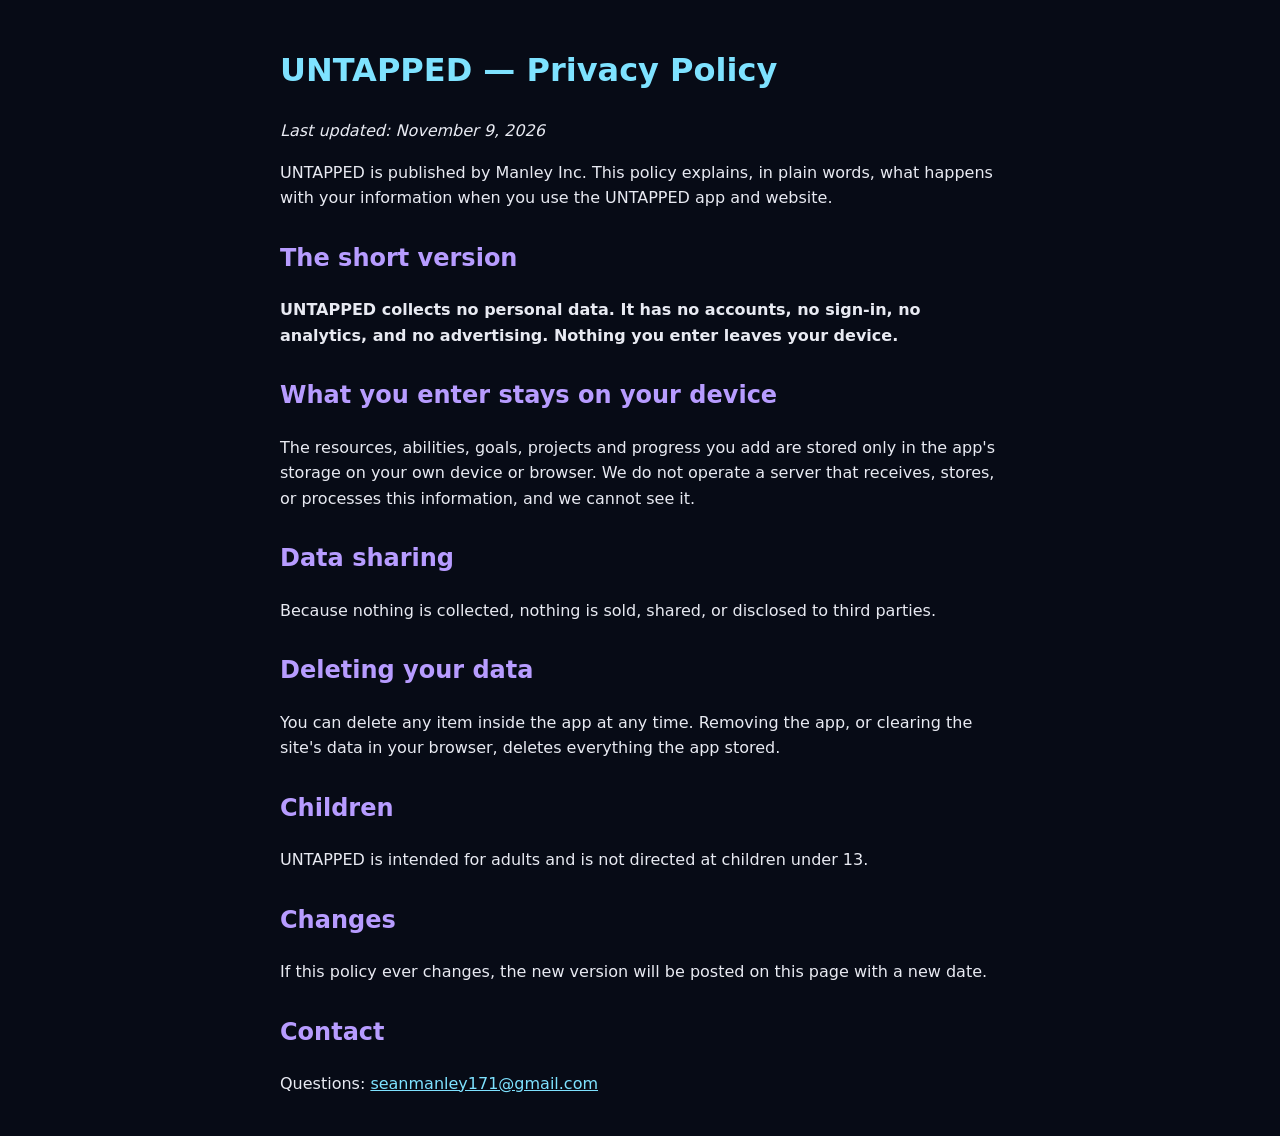
==== privacy.html @ 2c3ca9c3 "Add privacy policy page" ====
<!DOCTYPE html>
<html lang="en">
<head>
<meta charset="utf-8">
<meta name="viewport" content="width=device-width, initial-scale=1">
<title>UNTAPPED — Privacy Policy</title>
<style>
  body { background:#070b16; color:#e8eaf2; font-family: system-ui, sans-serif; margin:0; padding:24px; line-height:1.6; }
  main { max-width: 720px; margin: 0 auto; }
  h1 { color:#7ee2ff; } h2 { color:#b79cff; margin-top: 28px; }
  a { color:#7ee2ff; }
</style>
</head>
<body>
<main>
<h1>UNTAPPED — Privacy Policy</h1>
<p><em>Last updated: November 9, 2026</em></p>
<p>UNTAPPED is published by Manley Inc. This policy explains, in plain words, what happens with your information when you use the UNTAPPED app and website.</p>
<h2>The short version</h2>
<p><strong>UNTAPPED collects no personal data. It has no accounts, no sign-in, no analytics, and no advertising. Nothing you enter leaves your device.</strong></p>
<h2>What you enter stays on your device</h2>
<p>The resources, abilities, goals, projects and progress you add are stored only in the app's storage on your own device or browser. We do not operate a server that receives, stores, or processes this information, and we cannot see it.</p>
<h2>Data sharing</h2>
<p>Because nothing is collected, nothing is sold, shared, or disclosed to third parties.</p>
<h2>Deleting your data</h2>
<p>You can delete any item inside the app at any time. Removing the app, or clearing the site's data in your browser, deletes everything the app stored.</p>
<h2>Children</h2>
<p>UNTAPPED is intended for adults and is not directed at children under 13.</p>
<h2>Changes</h2>
<p>If this policy ever changes, the new version will be posted on this page with a new date.</p>
<h2>Contact</h2>
<p>Questions: <a href="mailto:seanmanley171@gmail.com">seanmanley171@gmail.com</a></p>
</main>
</body>
</html>
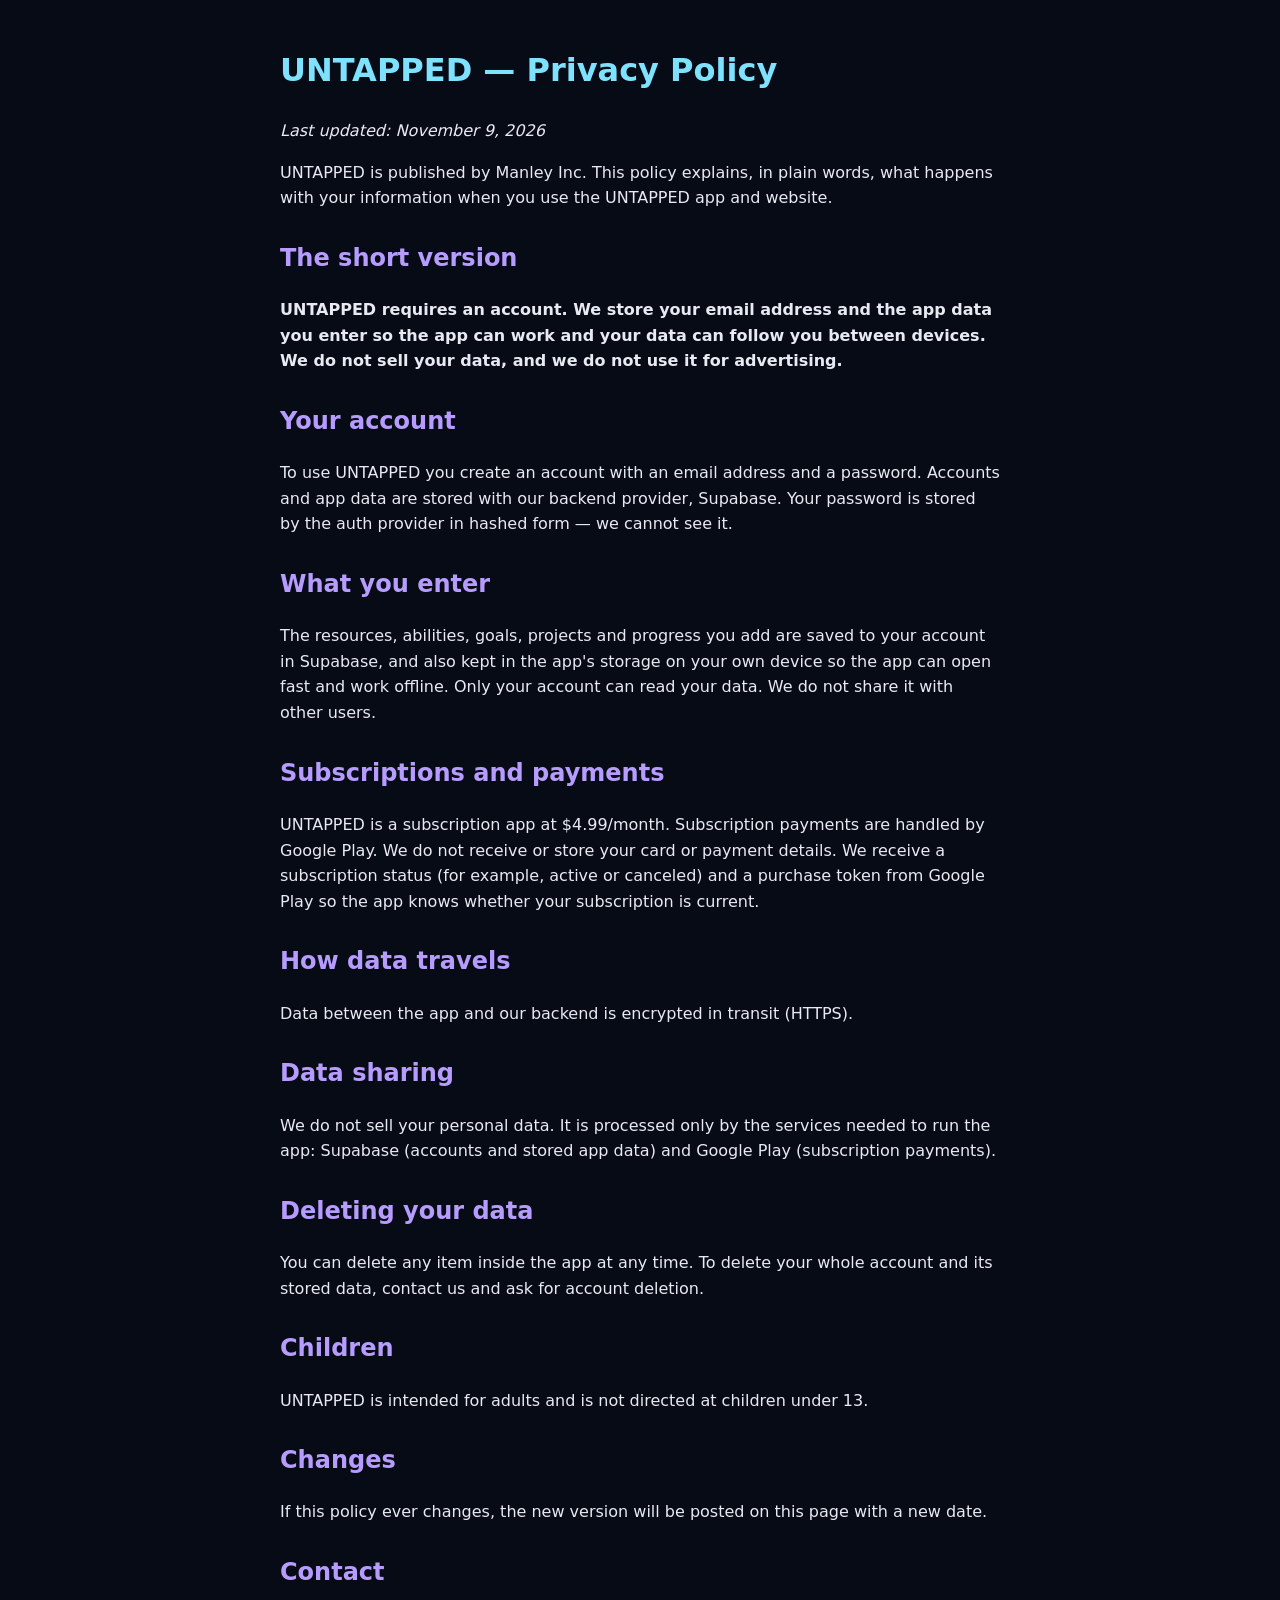
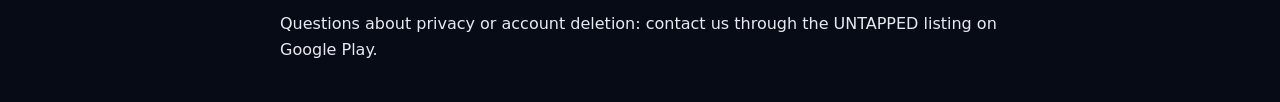
==== commit ee55a426: "UNTAPPED accounts rebuild: sign-in required, cloud save, subscription gate, new privacy page" ====
--- a/privacy.html
+++ b/privacy.html
@@ -17,19 +17,25 @@
 <p><em>Last updated: November 9, 2026</em></p>
 <p>UNTAPPED is published by Manley Inc. This policy explains, in plain words, what happens with your information when you use the UNTAPPED app and website.</p>
 <h2>The short version</h2>
-<p><strong>UNTAPPED collects no personal data. It has no accounts, no sign-in, no analytics, and no advertising. Nothing you enter leaves your device.</strong></p>
-<h2>What you enter stays on your device</h2>
-<p>The resources, abilities, goals, projects and progress you add are stored only in the app's storage on your own device or browser. We do not operate a server that receives, stores, or processes this information, and we cannot see it.</p>
+<p><strong>UNTAPPED requires an account. We store your email address and the app data you enter so the app can work and your data can follow you between devices. We do not sell your data, and we do not use it for advertising.</strong></p>
+<h2>Your account</h2>
+<p>To use UNTAPPED you create an account with an email address and a password. Accounts and app data are stored with our backend provider, Supabase. Your password is stored by the auth provider in hashed form — we cannot see it.</p>
+<h2>What you enter</h2>
+<p>The resources, abilities, goals, projects and progress you add are saved to your account in Supabase, and also kept in the app's storage on your own device so the app can open fast and work offline. Only your account can read your data. We do not share it with other users.</p>
+<h2>Subscriptions and payments</h2>
+<p>UNTAPPED is a subscription app at $4.99/month. Subscription payments are handled by Google Play. We do not receive or store your card or payment details. We receive a subscription status (for example, active or canceled) and a purchase token from Google Play so the app knows whether your subscription is current.</p>
+<h2>How data travels</h2>
+<p>Data between the app and our backend is encrypted in transit (HTTPS).</p>
 <h2>Data sharing</h2>
-<p>Because nothing is collected, nothing is sold, shared, or disclosed to third parties.</p>
+<p>We do not sell your personal data. It is processed only by the services needed to run the app: Supabase (accounts and stored app data) and Google Play (subscription payments).</p>
 <h2>Deleting your data</h2>
-<p>You can delete any item inside the app at any time. Removing the app, or clearing the site's data in your browser, deletes everything the app stored.</p>
+<p>You can delete any item inside the app at any time. To delete your whole account and its stored data, contact us and ask for account deletion.</p>
 <h2>Children</h2>
 <p>UNTAPPED is intended for adults and is not directed at children under 13.</p>
 <h2>Changes</h2>
 <p>If this policy ever changes, the new version will be posted on this page with a new date.</p>
 <h2>Contact</h2>
-<p>Questions: <a href="mailto:seanmanley171@gmail.com">seanmanley171@gmail.com</a></p>
+<p>Questions about privacy or account deletion: contact us through the UNTAPPED listing on Google Play.</p>
 </main>
 </body>
 </html>
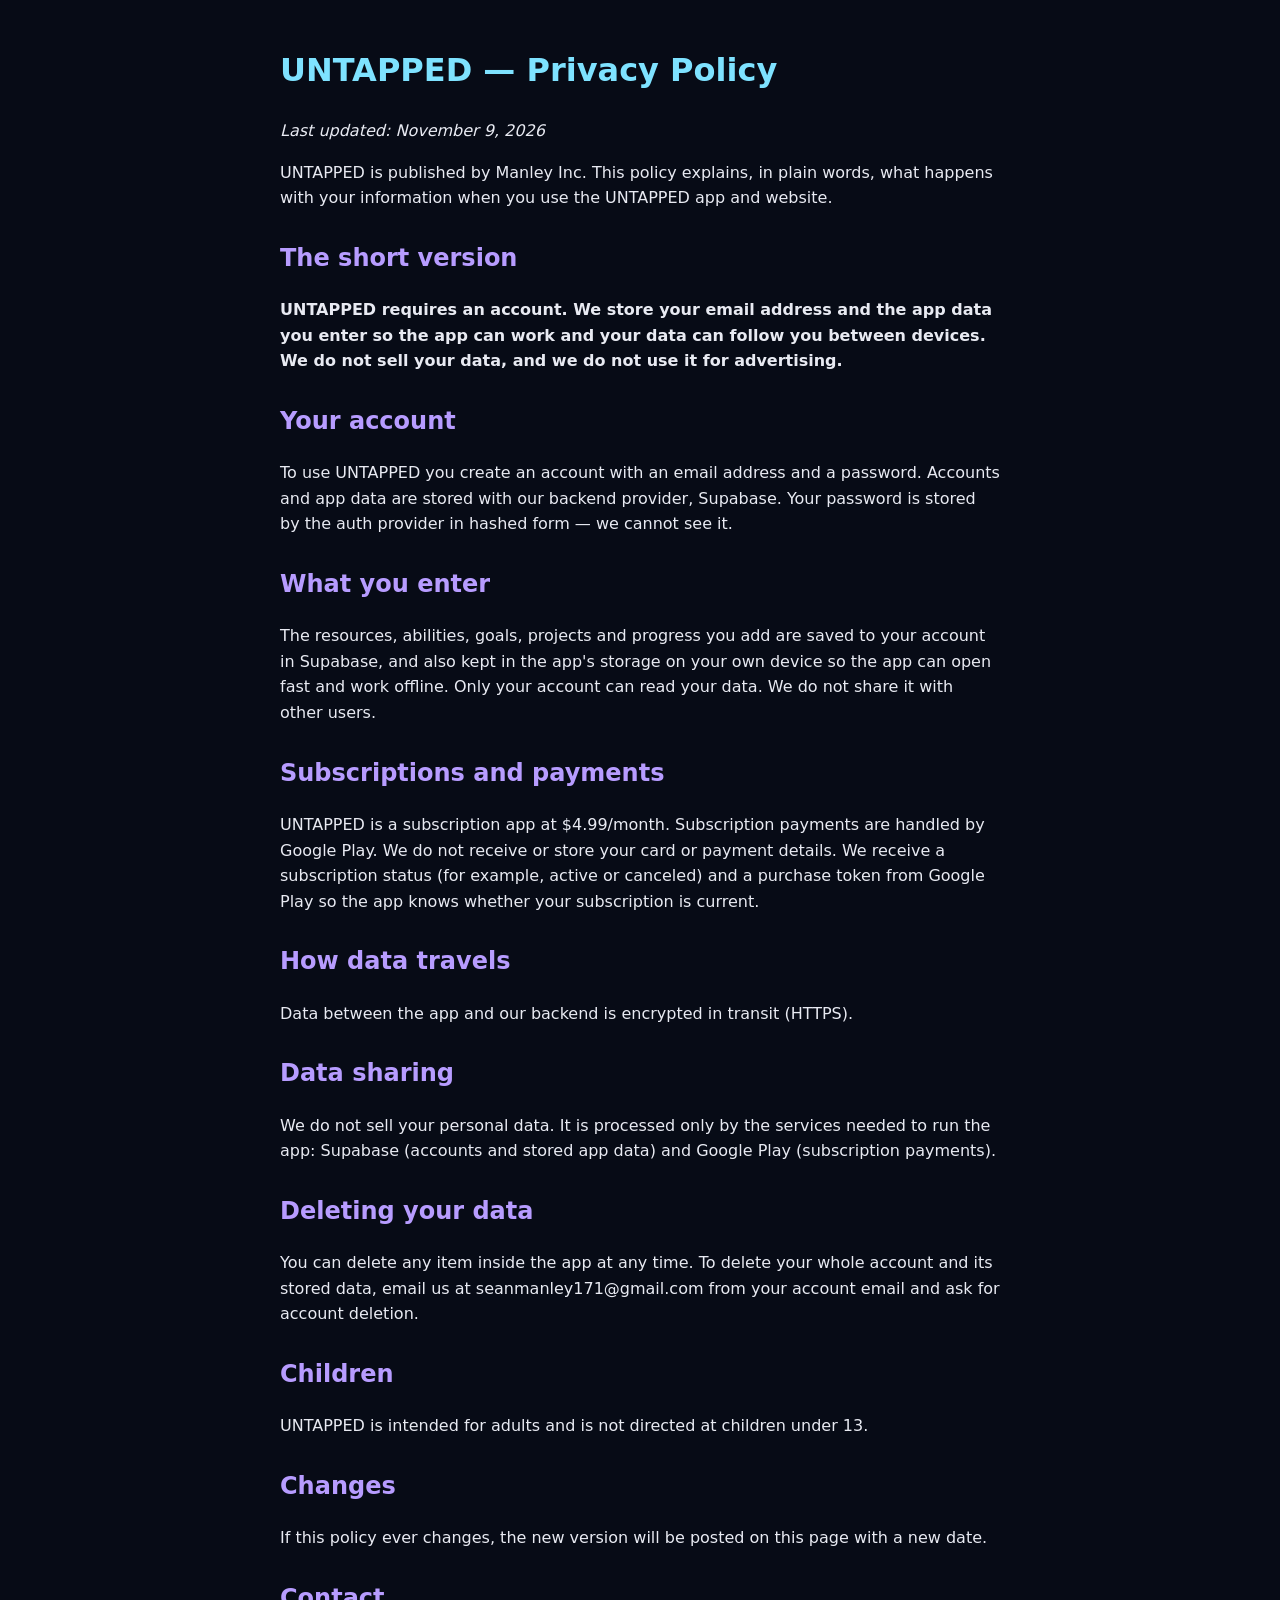
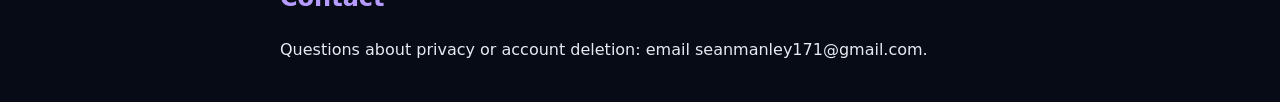
==== commit 4f937867: "Add Settings + Support page and visible Admin panel; comped accounts get access; SW cache v5; privac" ====
--- a/privacy.html
+++ b/privacy.html
@@ -29,13 +29,13 @@
 <h2>Data sharing</h2>
 <p>We do not sell your personal data. It is processed only by the services needed to run the app: Supabase (accounts and stored app data) and Google Play (subscription payments).</p>
 <h2>Deleting your data</h2>
-<p>You can delete any item inside the app at any time. To delete your whole account and its stored data, contact us and ask for account deletion.</p>
+<p>You can delete any item inside the app at any time. To delete your whole account and its stored data, email us at seanmanley171@gmail.com from your account email and ask for account deletion.</p>
 <h2>Children</h2>
 <p>UNTAPPED is intended for adults and is not directed at children under 13.</p>
 <h2>Changes</h2>
 <p>If this policy ever changes, the new version will be posted on this page with a new date.</p>
 <h2>Contact</h2>
-<p>Questions about privacy or account deletion: contact us through the UNTAPPED listing on Google Play.</p>
+<p>Questions about privacy or account deletion: email seanmanley171@gmail.com.</p>
 </main>
 </body>
 </html>
